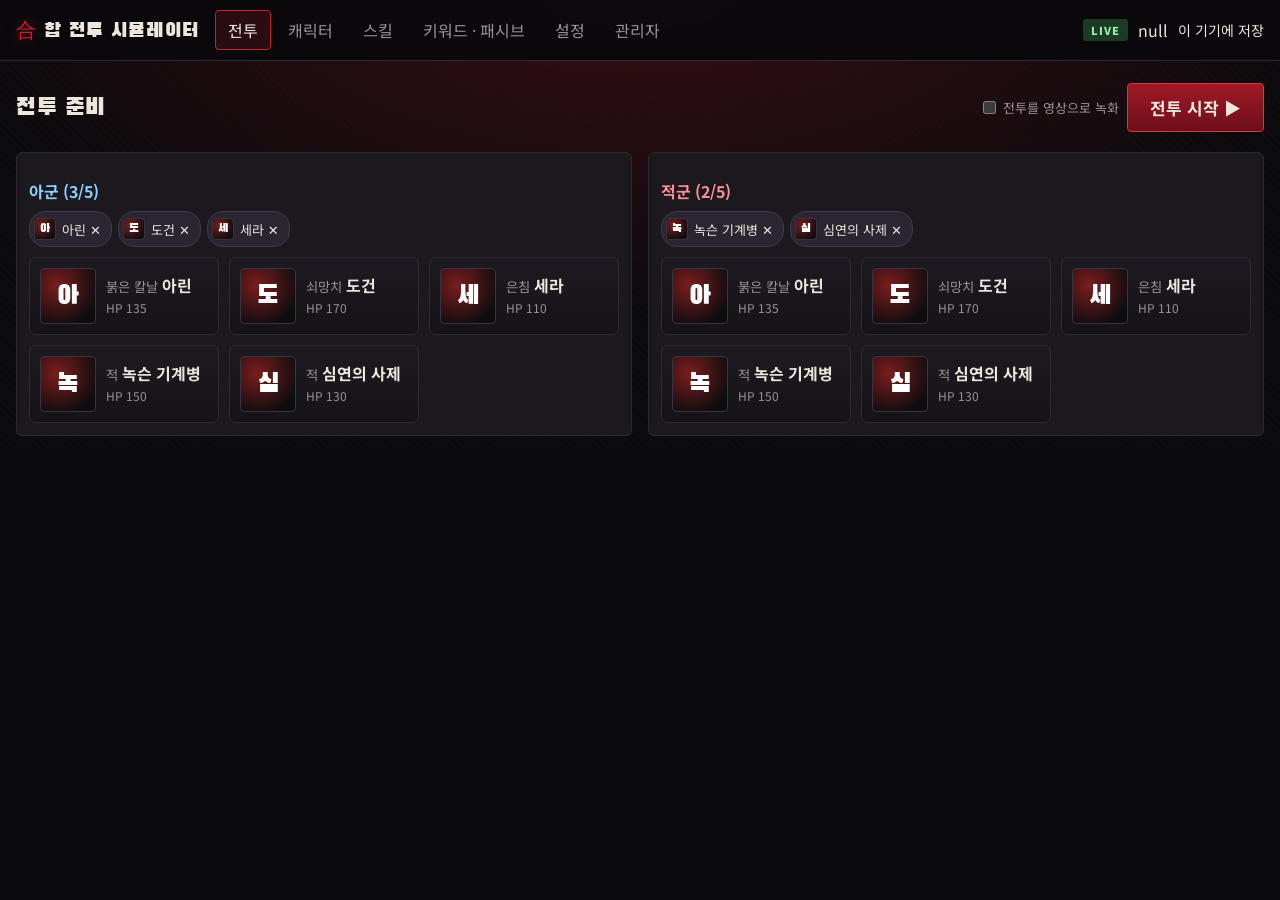
==== index.html @ c48e1ca0 "합 전투 시뮬레이터 웹 추가 림버스식 전투 엔진(합·코인·내성·죄악 속성·공격/방어 레벨), AI 키워드/패시브/VFX, 흔들리는 합 진행 메시지, 이미지 업로드, 관리자 코드 +" ====
<!doctype html>
<html lang="ko">
<head>
  <meta charset="utf-8">
  <meta name="viewport" content="width=device-width, initial-scale=1">
  <title>합 전투 시뮬레이터</title>
  <meta name="description" content="림버스 컴퍼니식 합·코인·죄악 속성 전투 시뮬레이터. AI로 키워드/패시브/VFX를 구현합니다.">
  <link rel="preconnect" href="https://fonts.googleapis.com">
  <link rel="preconnect" href="https://fonts.gstatic.com" crossorigin>
  <link href="https://fonts.googleapis.com/css2?family=Black+Han+Sans&family=Noto+Sans+KR:wght@400;700;900&display=swap" rel="stylesheet">
  <link rel="stylesheet" href="css/style.css">
</head>
<body>
  <header class="top">
    <div class="logo"><span class="logo-mark">合</span> 합 전투 시뮬레이터</div>
    <nav id="tabs" class="tabs"></nav>
    <div id="header-right" class="header-right"></div>
  </header>

  <main>
    <section id="tab-battle" class="tab"></section>
    <section id="tab-characters" class="tab" hidden></section>
    <section id="tab-skills" class="tab" hidden></section>
    <section id="tab-effects" class="tab" hidden></section>
    <section id="tab-settings" class="tab" hidden></section>
    <section id="tab-admin" class="tab" hidden></section>
  </main>

  <div id="fx-text-layer"></div>
  <div id="toasts"></div>
  <script type="module" src="js/main.js"></script>
</body>
</html>
---- css/style.css ----
:root {
  --bg: #0b0a0c;
  --bg2: #141217;
  --panel: #1b181e;
  --line: #2e2a33;
  --text: #ece6dc;
  --muted: #9a9198;
  --gold: #d9b56a;
  --red: #c3222f;
  --ok: #4fd18b;
  --err: #ff5566;
  --ai: #b98cff;
  font-family: 'Noto Sans KR', system-ui, sans-serif;
  color-scheme: dark;
}
* { box-sizing: border-box; }
html, body { margin: 0; background: var(--bg); color: var(--text); min-height: 100%; }
body {
  background:
    radial-gradient(1200px 600px at 50% -10%, #3a0e14 0%, transparent 60%),
    repeating-linear-gradient(45deg, #0d0c0f 0 2px, #0b0a0c 2px 6px);
}
body.test-server { box-shadow: inset 0 0 0 3px #e8a51e; }
a { color: var(--gold); }
code { color: var(--muted); font-size: 0.8em; }
[hidden] { display: none !important; }

/* ---------- header ---------- */
.top {
  position: sticky; top: 0; z-index: 20;
  display: flex; align-items: center; gap: 16px; flex-wrap: wrap;
  padding: 10px 16px; background: rgba(10, 9, 12, 0.92); border-bottom: 1px solid var(--line); backdrop-filter: blur(6px);
}
.logo { font-family: 'Black Han Sans', sans-serif; font-size: 20px; letter-spacing: 1px; white-space: nowrap; }
.logo-mark { color: var(--red); text-shadow: 0 0 12px #ff2a3a88; }
.tabs { display: flex; gap: 4px; flex-wrap: wrap; flex: 1; }
.tab-btn { background: none; border: 1px solid transparent; color: var(--muted); padding: 7px 12px; border-radius: 4px; cursor: pointer; font: inherit; }
.tab-btn:hover { color: var(--text); }
.tab-btn.active { color: var(--text); border-color: var(--red); background: #2a0d12; }
.header-right { display: flex; align-items: center; gap: 10px; flex-wrap: wrap; }
.user { display: inline-flex; gap: 6px; align-items: center; font-size: 14px; }
.user img { width: 24px; height: 24px; border-radius: 50%; }
.server-badge { font-size: 11px; font-weight: 900; padding: 3px 8px; border-radius: 3px; background: #1e3a24; color: #8ff0a8; letter-spacing: 1px; }
.server-badge.test { background: #4a3205; color: #ffcf5a; }

main { max-width: 1400px; margin: 0 auto; padding: 16px; }

/* ---------- buttons / inputs ---------- */
.btn {
  font: inherit; font-size: 14px; color: var(--text); background: #26222b; border: 1px solid #3c3642;
  padding: 8px 14px; border-radius: 4px; cursor: pointer; text-decoration: none; display: inline-flex; align-items: center; gap: 6px;
}
.btn:hover:not(:disabled) { border-color: var(--gold); }
.btn:disabled { opacity: 0.45; cursor: not-allowed; }
.btn.primary { background: linear-gradient(180deg, #a01826, #6d0f19); border-color: #d23a48; font-weight: 700; }
.btn.big { font-size: 17px; padding: 11px 22px; }
.btn.small { font-size: 12px; padding: 5px 9px; }
.btn.active { border-color: var(--gold); color: var(--gold); }
.btn.ai { background: linear-gradient(180deg, #3d2462, #241640); border-color: var(--ai); color: #e6d8ff; }
.btn.loading { animation: pulse 1s infinite; }
@keyframes pulse { 50% { opacity: 0.6; } }
.icon-btn { background: none; border: 0; color: var(--muted); cursor: pointer; font-size: 16px; padding: 4px 8px; }
.icon-btn:hover { color: var(--text); }
.inp { width: 100%; font: inherit; font-size: 14px; color: var(--text); background: #0f0e11; border: 1px solid #3a3440; border-radius: 4px; padding: 7px 9px; }
textarea.inp { font-family: ui-monospace, Consolas, monospace; font-size: 12.5px; resize: vertical; }
.color-inp { width: 44px; height: 34px; padding: 0; border: 1px solid #3a3440; background: none; border-radius: 4px; }
.field { display: flex; flex-direction: column; gap: 4px; min-width: 0; }
.field-label { font-size: 12px; color: var(--muted); }
.hint { color: var(--muted); font-size: 12px; }
.row { display: flex; gap: 8px; align-items: center; flex-wrap: wrap; margin: 6px 0; }
.row .inp { flex: 1; min-width: 160px; }
.grid2, .grid3, .grid4 { display: grid; gap: 10px; margin-bottom: 10px; }
.grid2 { grid-template-columns: repeat(2, minmax(0, 1fr)); }
.grid3 { grid-template-columns: repeat(3, minmax(0, 1fr)); }
.grid4 { grid-template-columns: repeat(4, minmax(0, 1fr)); }
@media (max-width: 640px) { .grid3, .grid4 { grid-template-columns: repeat(2, minmax(0, 1fr)); } }
.check { display: block; font-size: 14px; margin: 4px 0; }
.check small { color: var(--muted); }
.chip { font-size: 12px; background: #2a2530; padding: 3px 8px; border-radius: 10px; white-space: nowrap; }
.badge { font-size: 10.5px; padding: 2px 6px; border-radius: 3px; background: #2c2832; color: var(--muted); margin-left: 4px; }
.badge.admin { background: #5a1520; color: #ffb3bd; }
.src-user { background: #173a2b; color: #8ff0b8; }
.src-live { background: #1b2c4a; color: #9cc2ff; }
.src-test { background: #4a3205; color: #ffcf5a; }
.panel { background: var(--panel); border: 1px solid var(--line); border-radius: 6px; padding: 16px; margin-bottom: 16px; }
.warn { background: #3a1a10; border: 1px solid #a5502a; padding: 8px; border-radius: 4px; font-size: 13px; margin: 8px 0; }
h2 { font-family: 'Black Han Sans', sans-serif; font-weight: 400; letter-spacing: 0.5px; margin: 0; }
h3 { margin: 14px 0 8px; font-size: 16px; }
h4 { margin: 14px 0 6px; font-size: 13px; color: var(--gold); letter-spacing: 0.5px; }
.sub-head { margin-top: 28px; color: var(--muted); }

/* ---------- lists ---------- */
.list-head { display: flex; justify-content: space-between; align-items: center; gap: 12px; margin-bottom: 14px; flex-wrap: wrap; }
.card-grid { display: grid; grid-template-columns: repeat(auto-fill, minmax(250px, 1fr)); gap: 10px; }
.card-grid.compact { grid-template-columns: repeat(auto-fill, minmax(170px, 1fr)); }
.item-card {
  display: flex; gap: 10px; align-items: center; text-align: left; font: inherit; color: var(--text);
  background: linear-gradient(180deg, #1d1a21, #151318); border: 1px solid var(--line); border-radius: 6px; padding: 10px; cursor: pointer; min-width: 0;
}
.item-card:hover:not(.static) { border-color: var(--gold); transform: translateY(-1px); }
.item-info { min-width: 0; flex: 1; }
.item-title { font-weight: 700; overflow: hidden; text-overflow: ellipsis; }
.item-title small { color: var(--muted); font-weight: 400; }
.item-sub { font-size: 12px; color: var(--muted); margin: 2px 0 4px; overflow: hidden; text-overflow: ellipsis; display: -webkit-box; -webkit-line-clamp: 2; -webkit-box-orient: vertical; }
.sin-dot { display: inline-block; width: 10px; height: 10px; border-radius: 50%; margin-right: 6px; box-shadow: 0 0 6px currentColor; }

.portrait { width: 56px; height: 56px; border-radius: 4px; object-fit: cover; flex: none; border: 1px solid #3a3440; background: #0e0d10; }
.portrait.placeholder { display: grid; place-items: center; font-family: 'Black Han Sans', sans-serif; font-size: 26px; color: #fff; background: radial-gradient(circle at 30% 30%, var(--c, #7a1d1d), #0d0c0f 80%); }
.portrait.small { width: 42px; height: 42px; font-size: 20px; }
.portrait.tiny { width: 22px; height: 22px; font-size: 12px; }
.portrait.big { width: 120px; height: 120px; font-size: 54px; }

/* ---------- modal / editor ---------- */
.modal-wrap { position: fixed; inset: 0; z-index: 50; background: rgba(0, 0, 0, 0.7); display: grid; place-items: center; padding: 16px; }
.modal { background: var(--bg2); border: 1px solid #4a2a30; border-radius: 8px; width: min(860px, 100%); max-height: calc(100vh - 32px); display: flex; flex-direction: column; box-shadow: 0 0 60px #000; }
.modal-head { display: flex; justify-content: space-between; align-items: center; padding: 12px 16px; border-bottom: 1px solid var(--line); }
.modal-head h3 { margin: 0; }
.modal-body { padding: 16px; overflow: auto; }
.modal-actions { display: flex; justify-content: flex-end; gap: 8px; padding: 12px 16px; border-top: 1px solid var(--line); }
.img-picker { display: flex; gap: 14px; align-items: center; margin-bottom: 12px; flex-wrap: wrap; }
.img-picker > div:last-child { display: flex; flex-direction: column; gap: 6px; }
.msg-list, .skill-rows { display: flex; flex-direction: column; gap: 6px; }
.msg-row { display: flex; gap: 6px; align-items: center; flex-wrap: wrap; }
.msg-row .inp { flex: 1; min-width: 120px; width: auto; }
.msg-row select.inp { flex: 0 1 140px; }
.msg-row input[type=number].inp { flex: 0 0 70px; }
.check-list { max-height: 160px; overflow: auto; border: 1px solid var(--line); border-radius: 4px; padding: 6px 10px; }

/* ---------- setup ---------- */
.setup { display: grid; grid-template-columns: 1fr 1fr; gap: 16px; }
@media (max-width: 900px) { .setup { grid-template-columns: 1fr; } }
.setup-col { background: var(--panel); border: 1px solid var(--line); border-radius: 6px; padding: 12px; }
.setup-col.ally h3 { color: #8fd0ff; }
.setup-col.enemy h3 { color: #ff8f9a; }
.picked { display: flex; gap: 6px; flex-wrap: wrap; min-height: 36px; margin-bottom: 10px; }
.pick-chip { display: inline-flex; align-items: center; gap: 6px; background: #2a2530; border: 1px solid #44394c; color: var(--text); border-radius: 16px; padding: 3px 10px 3px 4px; cursor: pointer; font: inherit; font-size: 13px; }

/* ---------- arena ---------- */
#arena { position: relative; border: 1px solid #3a1d22; border-radius: 8px; padding: 12px; background: radial-gradient(900px 400px at 50% 50%, #241016, #0d0b0e 70%); min-height: 560px; overflow: hidden; }
.arena-top { display: flex; align-items: center; gap: 12px; margin-bottom: 10px; }
.turn-label { font-family: 'Black Han Sans', sans-serif; font-size: 22px; color: var(--gold); flex: 1; }
.speed-ctl { display: flex; gap: 4px; align-items: center; font-size: 12px; color: var(--muted); }
.row-units { display: flex; gap: 12px; justify-content: center; flex-wrap: wrap; min-height: 160px; }
.row-units.enemy { margin-bottom: 18px; }
.row-units.ally { margin-top: 18px; }
.arena-actions { display: flex; justify-content: center; gap: 10px; margin-top: 16px; }

.unit {
  position: relative; width: 210px; background: linear-gradient(180deg, #1f1b23, #121014); border: 1px solid #3a3440; border-radius: 6px;
  padding: 10px 10px 8px; transition: transform 0.18s, border-color 0.2s, box-shadow 0.2s, opacity 0.4s;
}
.unit.enemy { border-color: #5a2630; }
.unit.ally { border-color: #24425a; }
.unit.selected { border-color: var(--gold); box-shadow: 0 0 18px #d9b56a66; }
#arena.targeting .unit.enemy:not(.dead) { cursor: crosshair; box-shadow: 0 0 0 2px #ff445566, 0 0 22px #ff223355; animation: target-pulse 0.9s infinite; }
@keyframes target-pulse { 50% { box-shadow: 0 0 0 2px #ff4455aa, 0 0 34px #ff223388; } }
.unit.dead { opacity: 0.32; filter: grayscale(1); }
.unit.staggered { border-color: #ffe066; box-shadow: 0 0 16px #ffe06655; }
.unit.clashing { transform: scale(1.06); z-index: 3; }
.unit.ally.lunge { transform: translateY(-18px) scale(1.04); }
.unit.enemy.lunge { transform: translateY(18px) scale(1.04); }
.unit-img { width: 100%; height: 110px; border-radius: 4px; }
.unit-img.placeholder { font-size: 54px; }
.unit-name { font-weight: 700; margin: 6px 0 4px; white-space: nowrap; overflow: hidden; text-overflow: ellipsis; }
.unit-name small { color: var(--muted); font-weight: 400; }
.speed-die {
  position: absolute; top: -12px; left: -12px; z-index: 2; width: 36px; height: 36px; display: grid; place-items: center; line-height: 1;
  font-family: 'Black Han Sans', sans-serif; font-size: 18px; color: #fff;
}
.speed-die::before { content: ''; position: absolute; inset: 4px; z-index: -1; background: #0d0c0f; border: 2px solid var(--gold); border-radius: 5px; transform: rotate(45deg); box-shadow: 0 0 10px #d9b56a55; }
.hpbar, .spbar { position: relative; height: 14px; background: #0a090b; border: 1px solid #3a3440; border-radius: 2px; overflow: hidden; margin-bottom: 4px; }
.hpfill { height: 100%; background: linear-gradient(90deg, #8c1220, #e0313f); transition: width 0.35s; }
.unit.ally .hpfill { background: linear-gradient(90deg, #8a6a1e, #f0c858); }
.stg-mark { position: absolute; top: 0; bottom: 0; width: 2px; background: #ffe066; box-shadow: 0 0 4px #ffe066; }
.hptext, .sptext { position: absolute; inset: 0; font-size: 10.5px; line-height: 13px; text-align: center; text-shadow: 0 0 3px #000, 0 0 3px #000; }
.spbar { height: 10px; }
.spbar::after { content: ''; position: absolute; left: 50%; top: 0; bottom: 0; width: 1px; background: #666; }
.spfill { position: absolute; top: 0; bottom: 0; background: #4fb8ff; transition: all 0.35s; }
.spfill.neg { background: #9b5cff; }
.sptext { font-size: 9px; line-height: 9px; }
.statuses { display: flex; flex-wrap: wrap; gap: 3px; min-height: 18px; }
.status-chip { font-size: 10.5px; padding: 1px 5px; border-radius: 3px; background: color-mix(in srgb, var(--c) 22%, #0d0c0f); border: 1px solid var(--c); color: #fff; }
.status-chip b { color: var(--c); }
.status-chip i { color: var(--muted); font-style: normal; }
.stg-label { position: absolute; top: 40px; left: 0; right: 0; text-align: center; font-family: 'Black Han Sans', sans-serif; font-size: 22px; color: #ffe066; text-shadow: 0 0 10px #000, 0 0 16px #ffaa00; pointer-events: none; }
.intent { font-size: 11.5px; margin-top: 6px; color: var(--muted); }
.intent.mine { color: #cfe8ff; }
.skill-badge { color: #fff; padding: 1px 6px; border-radius: 3px; background: color-mix(in srgb, var(--c) 45%, #000); border-left: 3px solid var(--c); }

.hand { display: flex; gap: 4px; margin-top: 8px; }
.skill-card {
  position: relative; flex: 1; min-width: 0; display: flex; flex-direction: column; align-items: center; gap: 1px; cursor: pointer; font: inherit; color: #fff;
  background: linear-gradient(180deg, color-mix(in srgb, var(--c) 55%, #000), #120f14); border: 1px solid var(--c); border-radius: 4px; padding: 5px 3px; overflow: hidden;
}
.skill-card img { width: 100%; height: 34px; object-fit: cover; border-radius: 2px; }
.skill-card.def { filter: saturate(0.6); }
.skill-card.chosen { outline: 2px solid #fff; box-shadow: 0 0 14px var(--c); transform: translateY(-3px); }
.skill-card:hover:not(:disabled) { transform: translateY(-2px); }
.sc-name { font-size: 10.5px; font-weight: 700; white-space: nowrap; overflow: hidden; text-overflow: ellipsis; max-width: 100%; }
.sc-pow { font-size: 10px; color: #ffe9b0; }
.sc-type { position: absolute; top: 1px; right: 3px; font-size: 10px; }

/* clash stage */
#clash-stage {
  position: absolute; left: 50%; top: 50%; transform: translate(-50%, -50%); z-index: 6;
  display: flex; align-items: center; gap: 14px; padding: 14px 18px; border-radius: 10px;
  background: rgba(8, 6, 9, 0.88); border: 1px solid #6a2a34; box-shadow: 0 0 60px #000, 0 0 30px #ff22331f;
  transition: opacity 0.2s;
}
#clash-stage.hidden { opacity: 0; pointer-events: none; }
.vs { font-family: 'Black Han Sans', sans-serif; font-size: 34px; color: var(--gold); text-shadow: 0 0 14px #ff5500; min-width: 60px; text-align: center; }
.clash-side { width: 190px; text-align: center; padding: 8px; border-radius: 8px; border: 2px solid var(--c); background: linear-gradient(180deg, color-mix(in srgb, var(--c) 30%, #000), #0b090c); transition: transform 0.15s, filter 0.2s; }
.clash-side.win { transform: scale(1.06); box-shadow: 0 0 24px var(--c); }
.clash-side.lose { filter: brightness(0.6); transform: scale(0.96); }
.clash-side.winner { box-shadow: 0 0 40px var(--c), 0 0 4px #fff; }
.clash-img { width: 100%; height: 76px; object-fit: cover; border-radius: 4px; }
.clash-skill { font-weight: 900; margin-top: 6px; }
.clash-meta { font-size: 11px; color: var(--muted); }
.clash-power { font-family: 'Black Han Sans', sans-serif; font-size: 52px; line-height: 1.1; color: #fff; text-shadow: 0 0 16px var(--c), 0 0 2px #000; }
.clash-power.bump { animation: bump 0.3s; }
@keyframes bump { 0% { transform: scale(1.7); } 100% { transform: scale(1); } }
.coins { display: flex; justify-content: center; gap: 6px; }
.coin { width: 18px; height: 18px; border-radius: 50%; background: radial-gradient(circle at 35% 35%, #fff3c4, #c99a2c 60%, #6b4b10); border: 1px solid #ffe29a; }
.coin.tails { background: radial-gradient(circle at 35% 35%, #8d8d96, #44434a 60%, #1e1d22); border-color: #777; }
.coin.flip { animation: flip 0.35s; }
.coin.broken { opacity: 0.15; transform: scale(0.7); }
@keyframes flip { 0% { transform: rotateX(0) translateY(0); } 50% { transform: rotateX(540deg) translateY(-14px); } 100% { transform: rotateX(720deg) translateY(0); } }
@media (max-width: 700px) {
  .clash-side { width: 120px; }
  .clash-power { font-size: 36px; }
  .unit { width: 160px; }
  .unit-img { height: 80px; }
}

#battle-log { margin-top: 12px; height: 220px; overflow: auto; background: #0b0a0d; border: 1px solid var(--line); border-radius: 6px; padding: 8px 12px; font-size: 12.5px; font-family: ui-monospace, Consolas, monospace; }
.log { padding: 1px 0; color: #cfc8d2; }
.log.turn { color: var(--gold); font-weight: 700; margin-top: 4px; }
.log.clash { color: #ffd6db; }
.log.win { color: #9effc4; }
.log.hit { color: #bdb6c0; }
.log.status { color: #b2c9ff; }
.log.dot { color: #ffb28a; }
.log.stagger { color: #ffe066; }
.log.death { color: #ff6b7a; }
.log.sys { color: var(--ai); }
.log.error { color: var(--err); }

.result-banner { position: fixed; inset: 0; z-index: 40; display: flex; flex-direction: column; gap: 20px; align-items: center; justify-content: center; background: rgba(0, 0, 0, 0.55); font-family: 'Black Han Sans', sans-serif; font-size: 96px; pointer-events: none; }
.result-banner .btn { pointer-events: auto; font-family: 'Noto Sans KR', sans-serif; }
.result-banner.win { color: #ffd166; text-shadow: 0 0 40px #ff9900; }
.result-banner.lose { color: #ff3355; text-shadow: 0 0 40px #990011; }

/* ---------- VFX ---------- */
#vfx-canvas { position: fixed; inset: 0; width: 100vw; height: 100vh; pointer-events: none; z-index: 60; }
.vfx-flash { position: fixed; inset: 0; z-index: 59; pointer-events: none; opacity: 0.35; mix-blend-mode: screen; animation: flash 0.35s forwards; }
@keyframes flash { to { opacity: 0; } }

.pop-num { position: fixed; z-index: 61; pointer-events: none; transform: translate(-50%, 0); font-family: 'Black Han Sans', sans-serif; font-size: 30px; color: #fff; text-shadow: 0 0 6px #000, 0 0 2px #000; animation: popup 1.1s forwards; }
.pop-num.crit { font-size: 40px; color: #ffe066; text-shadow: 0 0 14px #ff7700, 0 0 2px #000; }
.pop-num.res-치명, .pop-num.res-취약 { color: #ff6b6b; }
.pop-num.res-견딤, .pop-num.res-내성 { color: #9aa4b0; }
.pop-num.res-label { font-size: 15px; margin-top: -22px; }
.pop-num.dot { color: #ff9a5a; font-size: 22px; }
.pop-num.heal { color: #7dff9e; }
.pop-num.blocked { color: #9fb7c9; font-size: 20px; }
@keyframes popup { 0% { opacity: 0; transform: translate(-50%, 10px) scale(1.6); } 15% { opacity: 1; transform: translate(-50%, 0) scale(1); } 100% { opacity: 0; transform: translate(-50%, -50px) scale(0.9); } }

/* Flashy shaking clash text */
#fx-text-layer { position: fixed; inset: 0; pointer-events: none; z-index: 62; }
.fx-shout {
  position: fixed; left: 50%; top: 32%; transform: translate(-50%, -50%);
  font-family: 'Black Han Sans', sans-serif; font-size: clamp(30px, 6vw, 68px); white-space: nowrap; letter-spacing: 2px;
  animation: shout-in 0.25s cubic-bezier(.2, 1.6, .4, 1) both, shout-out 0.4s 1.3s forwards;
}
.fx-shout.positioned { font-size: clamp(22px, 3.6vw, 40px); }
.fx-shout.big { top: 45%; font-size: clamp(60px, 14vw, 150px); animation: shout-in 0.35s cubic-bezier(.2, 1.6, .4, 1) both, shout-out 0.5s 2.1s forwards; }
.fx-shout > span {
  display: inline-block; color: #fff;
  background: linear-gradient(180deg, #ffffff 0%, var(--c) 55%, color-mix(in srgb, var(--c) 50%, #000) 100%);
  -webkit-background-clip: text; background-clip: text; -webkit-text-fill-color: transparent;
  filter: drop-shadow(0 0 6px var(--c)) drop-shadow(0 0 18px var(--c)) drop-shadow(0 2px 0 #000);
  animation: shout-shake 0.07s infinite, shout-glow 0.5s infinite alternate;
}
.fx-shout::before, .fx-shout::after {
  content: attr(data-text); position: absolute; inset: 0; color: var(--c); opacity: 0.55; mix-blend-mode: screen;
  animation: shout-ghost 0.12s infinite;
}
.fx-shout::after { color: #fff; opacity: 0.25; animation-delay: 0.06s; animation-direction: reverse; }
@keyframes shout-in { 0% { transform: translate(-50%, -50%) scale(2.6) skewX(-12deg); opacity: 0; filter: blur(8px); } 100% { transform: translate(-50%, -50%) scale(1) skewX(-6deg); opacity: 1; filter: blur(0); } }
@keyframes shout-out { to { transform: translate(-50%, -60%) scale(1.15) skewX(-6deg); opacity: 0; filter: blur(4px); } }
@keyframes shout-shake {
  0% { transform: translate(0, 0) rotate(0); } 25% { transform: translate(-3px, 2px) rotate(-1deg); }
  50% { transform: translate(3px, -2px) rotate(1deg); } 75% { transform: translate(-2px, -3px) rotate(0); } 100% { transform: translate(2px, 3px) rotate(-1deg); }
}
@keyframes shout-glow { to { filter: drop-shadow(0 0 10px var(--c)) drop-shadow(0 0 32px var(--c)) drop-shadow(0 2px 0 #000) brightness(1.3); } }
@keyframes shout-ghost { 0% { transform: translate(-6px, 1px); } 50% { transform: translate(5px, -2px); } 100% { transform: translate(-3px, 3px); } }
@media (prefers-reduced-motion: reduce) {
  .fx-shout > span, .fx-shout::before, .fx-shout::after { animation: none; }
}

/* ---------- admin ---------- */
.admin-chat { display: flex; flex-direction: column; gap: 6px; max-height: 280px; overflow: auto; margin: 10px 0; }
.chat-msg { padding: 8px 10px; border-radius: 6px; font-size: 13.5px; max-width: 85%; white-space: pre-wrap; }
.chat-msg.user { align-self: flex-end; background: #3a1520; }
.chat-msg.assistant { align-self: flex-start; background: #241a36; border: 1px solid #4b3577; }
.bundle { display: flex; flex-direction: column; gap: 6px; margin: 10px 0; }
.bundle-item { background: #121015; border: 1px solid var(--line); border-radius: 4px; padding: 6px 10px; }
.bundle-item pre { font-size: 11.5px; overflow: auto; max-height: 300px; }
.server-row { display: flex; align-items: center; gap: 6px; padding: 6px 0; border-bottom: 1px solid var(--line); flex-wrap: wrap; }
.spacer { flex: 1; }

/* ---------- toasts ---------- */
#toasts { position: fixed; right: 16px; bottom: 16px; z-index: 80; display: flex; flex-direction: column; gap: 8px; max-width: min(420px, calc(100vw - 32px)); }
.toast { background: #221e26; border: 1px solid #443c4c; border-left: 4px solid var(--gold); padding: 10px 12px; border-radius: 4px; font-size: 13.5px; box-shadow: 0 6px 20px #000; animation: toast-in 0.2s; }
.toast.ok { border-left-color: var(--ok); }
.toast.error { border-left-color: var(--err); }
@keyframes toast-in { from { transform: translateY(10px); opacity: 0; } }

/* ---------- recording ---------- */
.rec-ctl { display: flex; gap: 6px; align-items: center; }
.rec-dot { font-size: 11px; font-weight: 900; color: #ff3344; letter-spacing: 1px; display: inline-flex; align-items: center; gap: 5px; }
.rec-dot::before { content: ''; width: 10px; height: 10px; border-radius: 50%; background: #ff2233; box-shadow: 0 0 8px #ff2233; animation: pulse 1s infinite; }
.rec-check { display: inline-flex; align-items: center; gap: 4px; margin: 0; font-size: 13px; color: var(--muted); }
.result-banner .row { justify-content: center; }
.hash-out { word-break: break-all; color: var(--gold); }
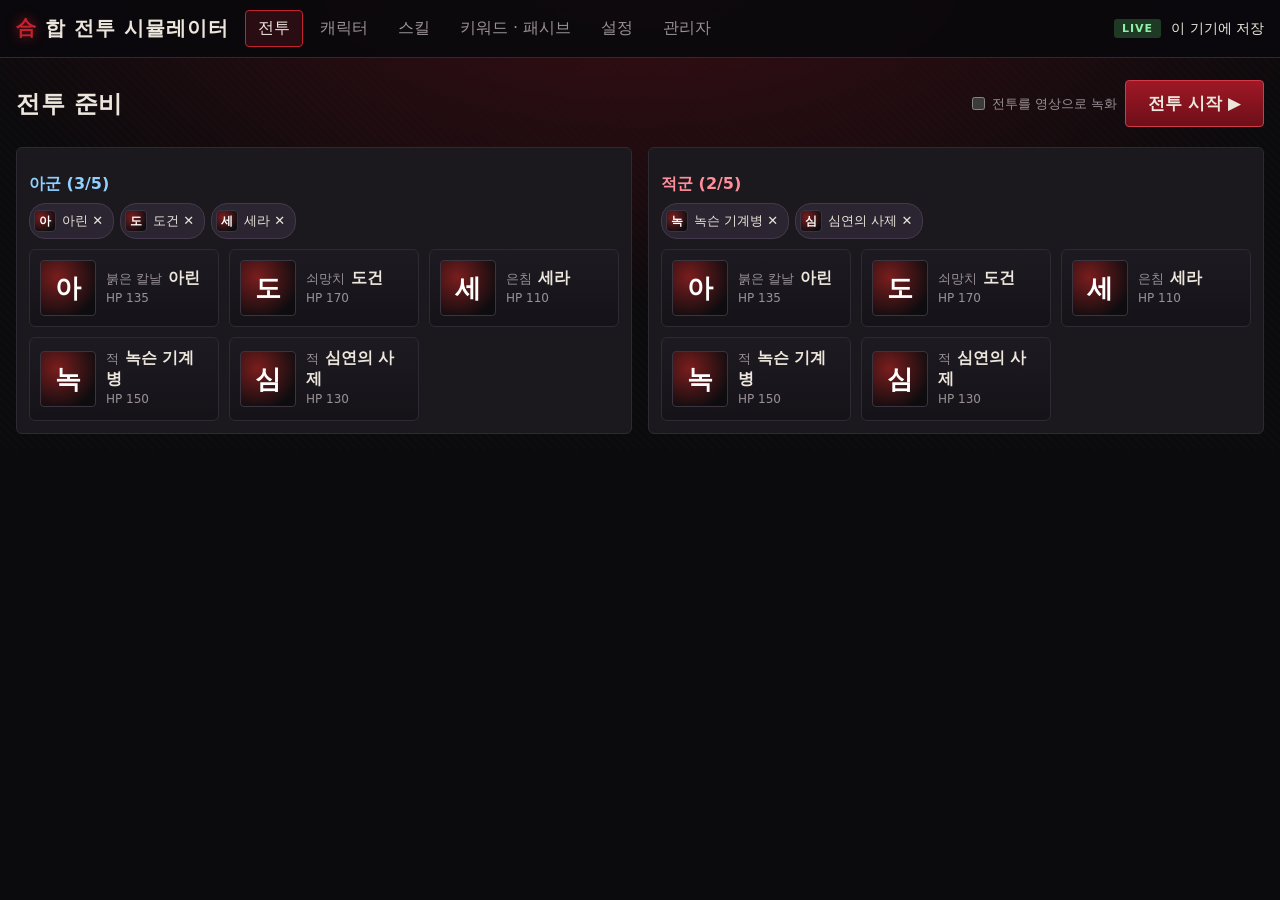
==== commit f33881b7: "폰트를 기본 시스템 폰트로 변경, 화면에 'null' 글자가 찍히던 버그 수정 - Google Fonts(Black Han Sans, Noto Sans KR) 제거, 시스템 폰트 " ====
--- a/index.html
+++ b/index.html
@@ -5,9 +5,6 @@
   <meta name="viewport" content="width=device-width, initial-scale=1">
   <title>합 전투 시뮬레이터</title>
   <meta name="description" content="림버스 컴퍼니식 합·코인·죄악 속성 전투 시뮬레이터. AI로 키워드/패시브/VFX를 구현합니다.">
-  <link rel="preconnect" href="https://fonts.googleapis.com">
-  <link rel="preconnect" href="https://fonts.gstatic.com" crossorigin>
-  <link href="https://fonts.googleapis.com/css2?family=Black+Han+Sans&family=Noto+Sans+KR:wght@400;700;900&display=swap" rel="stylesheet">
   <link rel="stylesheet" href="css/style.css">
 </head>
 <body>
--- a/css/style.css
+++ b/css/style.css
@@ -10,7 +10,8 @@
   --ok: #4fd18b;
   --err: #ff5566;
   --ai: #b98cff;
-  font-family: 'Noto Sans KR', system-ui, sans-serif;
+  --font: system-ui, -apple-system, 'Segoe UI', 'Apple SD Gothic Neo', 'Malgun Gothic', Roboto, sans-serif;
+  font-family: var(--font);
   color-scheme: dark;
 }
 * { box-sizing: border-box; }
@@ -31,7 +32,7 @@
   display: flex; align-items: center; gap: 16px; flex-wrap: wrap;
   padding: 10px 16px; background: rgba(10, 9, 12, 0.92); border-bottom: 1px solid var(--line); backdrop-filter: blur(6px);
 }
-.logo { font-family: 'Black Han Sans', sans-serif; font-size: 20px; letter-spacing: 1px; white-space: nowrap; }
+.logo { font-family: var(--font); font-weight: 900; font-size: 20px; letter-spacing: 1px; white-space: nowrap; }
 .logo-mark { color: var(--red); text-shadow: 0 0 12px #ff2a3a88; }
 .tabs { display: flex; gap: 4px; flex-wrap: wrap; flex: 1; }
 .tab-btn { background: none; border: 1px solid transparent; color: var(--muted); padding: 7px 12px; border-radius: 4px; cursor: pointer; font: inherit; }
@@ -84,7 +85,7 @@
 .src-test { background: #4a3205; color: #ffcf5a; }
 .panel { background: var(--panel); border: 1px solid var(--line); border-radius: 6px; padding: 16px; margin-bottom: 16px; }
 .warn { background: #3a1a10; border: 1px solid #a5502a; padding: 8px; border-radius: 4px; font-size: 13px; margin: 8px 0; }
-h2 { font-family: 'Black Han Sans', sans-serif; font-weight: 400; letter-spacing: 0.5px; margin: 0; }
+h2 { font-family: var(--font); font-weight: 900; letter-spacing: 0.5px; margin: 0; }
 h3 { margin: 14px 0 8px; font-size: 16px; }
 h4 { margin: 14px 0 6px; font-size: 13px; color: var(--gold); letter-spacing: 0.5px; }
 .sub-head { margin-top: 28px; color: var(--muted); }
@@ -105,7 +106,7 @@
 .sin-dot { display: inline-block; width: 10px; height: 10px; border-radius: 50%; margin-right: 6px; box-shadow: 0 0 6px currentColor; }
 
 .portrait { width: 56px; height: 56px; border-radius: 4px; object-fit: cover; flex: none; border: 1px solid #3a3440; background: #0e0d10; }
-.portrait.placeholder { display: grid; place-items: center; font-family: 'Black Han Sans', sans-serif; font-size: 26px; color: #fff; background: radial-gradient(circle at 30% 30%, var(--c, #7a1d1d), #0d0c0f 80%); }
+.portrait.placeholder { display: grid; place-items: center; font-family: var(--font); font-weight: 900; font-size: 26px; color: #fff; background: radial-gradient(circle at 30% 30%, var(--c, #7a1d1d), #0d0c0f 80%); }
 .portrait.small { width: 42px; height: 42px; font-size: 20px; }
 .portrait.tiny { width: 22px; height: 22px; font-size: 12px; }
 .portrait.big { width: 120px; height: 120px; font-size: 54px; }
@@ -138,7 +139,7 @@
 /* ---------- arena ---------- */
 #arena { position: relative; border: 1px solid #3a1d22; border-radius: 8px; padding: 12px; background: radial-gradient(900px 400px at 50% 50%, #241016, #0d0b0e 70%); min-height: 560px; overflow: hidden; }
 .arena-top { display: flex; align-items: center; gap: 12px; margin-bottom: 10px; }
-.turn-label { font-family: 'Black Han Sans', sans-serif; font-size: 22px; color: var(--gold); flex: 1; }
+.turn-label { font-family: var(--font); font-weight: 900; font-size: 22px; color: var(--gold); flex: 1; }
 .speed-ctl { display: flex; gap: 4px; align-items: center; font-size: 12px; color: var(--muted); }
 .row-units { display: flex; gap: 12px; justify-content: center; flex-wrap: wrap; min-height: 160px; }
 .row-units.enemy { margin-bottom: 18px; }
@@ -165,7 +166,7 @@
 .unit-name small { color: var(--muted); font-weight: 400; }
 .speed-die {
   position: absolute; top: -12px; left: -12px; z-index: 2; width: 36px; height: 36px; display: grid; place-items: center; line-height: 1;
-  font-family: 'Black Han Sans', sans-serif; font-size: 18px; color: #fff;
+  font-family: var(--font); font-weight: 900; font-size: 18px; color: #fff;
 }
 .speed-die::before { content: ''; position: absolute; inset: 4px; z-index: -1; background: #0d0c0f; border: 2px solid var(--gold); border-radius: 5px; transform: rotate(45deg); box-shadow: 0 0 10px #d9b56a55; }
 .hpbar, .spbar { position: relative; height: 14px; background: #0a090b; border: 1px solid #3a3440; border-radius: 2px; overflow: hidden; margin-bottom: 4px; }
@@ -182,7 +183,7 @@
 .status-chip { font-size: 10.5px; padding: 1px 5px; border-radius: 3px; background: color-mix(in srgb, var(--c) 22%, #0d0c0f); border: 1px solid var(--c); color: #fff; }
 .status-chip b { color: var(--c); }
 .status-chip i { color: var(--muted); font-style: normal; }
-.stg-label { position: absolute; top: 40px; left: 0; right: 0; text-align: center; font-family: 'Black Han Sans', sans-serif; font-size: 22px; color: #ffe066; text-shadow: 0 0 10px #000, 0 0 16px #ffaa00; pointer-events: none; }
+.stg-label { position: absolute; top: 40px; left: 0; right: 0; text-align: center; font-family: var(--font); font-weight: 900; font-size: 22px; color: #ffe066; text-shadow: 0 0 10px #000, 0 0 16px #ffaa00; pointer-events: none; }
 .intent { font-size: 11.5px; margin-top: 6px; color: var(--muted); }
 .intent.mine { color: #cfe8ff; }
 .skill-badge { color: #fff; padding: 1px 6px; border-radius: 3px; background: color-mix(in srgb, var(--c) 45%, #000); border-left: 3px solid var(--c); }
@@ -208,7 +209,7 @@
   transition: opacity 0.2s;
 }
 #clash-stage.hidden { opacity: 0; pointer-events: none; }
-.vs { font-family: 'Black Han Sans', sans-serif; font-size: 34px; color: var(--gold); text-shadow: 0 0 14px #ff5500; min-width: 60px; text-align: center; }
+.vs { font-family: var(--font); font-weight: 900; font-size: 34px; color: var(--gold); text-shadow: 0 0 14px #ff5500; min-width: 60px; text-align: center; }
 .clash-side { width: 190px; text-align: center; padding: 8px; border-radius: 8px; border: 2px solid var(--c); background: linear-gradient(180deg, color-mix(in srgb, var(--c) 30%, #000), #0b090c); transition: transform 0.15s, filter 0.2s; }
 .clash-side.win { transform: scale(1.06); box-shadow: 0 0 24px var(--c); }
 .clash-side.lose { filter: brightness(0.6); transform: scale(0.96); }
@@ -216,7 +217,7 @@
 .clash-img { width: 100%; height: 76px; object-fit: cover; border-radius: 4px; }
 .clash-skill { font-weight: 900; margin-top: 6px; }
 .clash-meta { font-size: 11px; color: var(--muted); }
-.clash-power { font-family: 'Black Han Sans', sans-serif; font-size: 52px; line-height: 1.1; color: #fff; text-shadow: 0 0 16px var(--c), 0 0 2px #000; }
+.clash-power { font-family: var(--font); font-weight: 900; font-size: 52px; line-height: 1.1; color: #fff; text-shadow: 0 0 16px var(--c), 0 0 2px #000; }
 .clash-power.bump { animation: bump 0.3s; }
 @keyframes bump { 0% { transform: scale(1.7); } 100% { transform: scale(1); } }
 .coins { display: flex; justify-content: center; gap: 6px; }
@@ -245,8 +246,8 @@
 .log.sys { color: var(--ai); }
 .log.error { color: var(--err); }
 
-.result-banner { position: fixed; inset: 0; z-index: 40; display: flex; flex-direction: column; gap: 20px; align-items: center; justify-content: center; background: rgba(0, 0, 0, 0.55); font-family: 'Black Han Sans', sans-serif; font-size: 96px; pointer-events: none; }
-.result-banner .btn { pointer-events: auto; font-family: 'Noto Sans KR', sans-serif; }
+.result-banner { position: fixed; inset: 0; z-index: 40; display: flex; flex-direction: column; gap: 20px; align-items: center; justify-content: center; background: rgba(0, 0, 0, 0.55); font-family: var(--font); font-weight: 900; font-size: 96px; pointer-events: none; }
+.result-banner .btn { pointer-events: auto; font-family: var(--font); font-weight: 400; }
 .result-banner.win { color: #ffd166; text-shadow: 0 0 40px #ff9900; }
 .result-banner.lose { color: #ff3355; text-shadow: 0 0 40px #990011; }
 
@@ -255,7 +256,7 @@
 .vfx-flash { position: fixed; inset: 0; z-index: 59; pointer-events: none; opacity: 0.35; mix-blend-mode: screen; animation: flash 0.35s forwards; }
 @keyframes flash { to { opacity: 0; } }
 
-.pop-num { position: fixed; z-index: 61; pointer-events: none; transform: translate(-50%, 0); font-family: 'Black Han Sans', sans-serif; font-size: 30px; color: #fff; text-shadow: 0 0 6px #000, 0 0 2px #000; animation: popup 1.1s forwards; }
+.pop-num { position: fixed; z-index: 61; pointer-events: none; transform: translate(-50%, 0); font-family: var(--font); font-weight: 900; font-size: 30px; color: #fff; text-shadow: 0 0 6px #000, 0 0 2px #000; animation: popup 1.1s forwards; }
 .pop-num.crit { font-size: 40px; color: #ffe066; text-shadow: 0 0 14px #ff7700, 0 0 2px #000; }
 .pop-num.res-치명, .pop-num.res-취약 { color: #ff6b6b; }
 .pop-num.res-견딤, .pop-num.res-내성 { color: #9aa4b0; }
@@ -269,7 +270,7 @@
 #fx-text-layer { position: fixed; inset: 0; pointer-events: none; z-index: 62; }
 .fx-shout {
   position: fixed; left: 50%; top: 32%; transform: translate(-50%, -50%);
-  font-family: 'Black Han Sans', sans-serif; font-size: clamp(30px, 6vw, 68px); white-space: nowrap; letter-spacing: 2px;
+  font-family: var(--font); font-weight: 900; font-size: clamp(30px, 6vw, 68px); white-space: nowrap; letter-spacing: 2px;
   animation: shout-in 0.25s cubic-bezier(.2, 1.6, .4, 1) both, shout-out 0.4s 1.3s forwards;
 }
 .fx-shout.positioned { font-size: clamp(22px, 3.6vw, 40px); }
